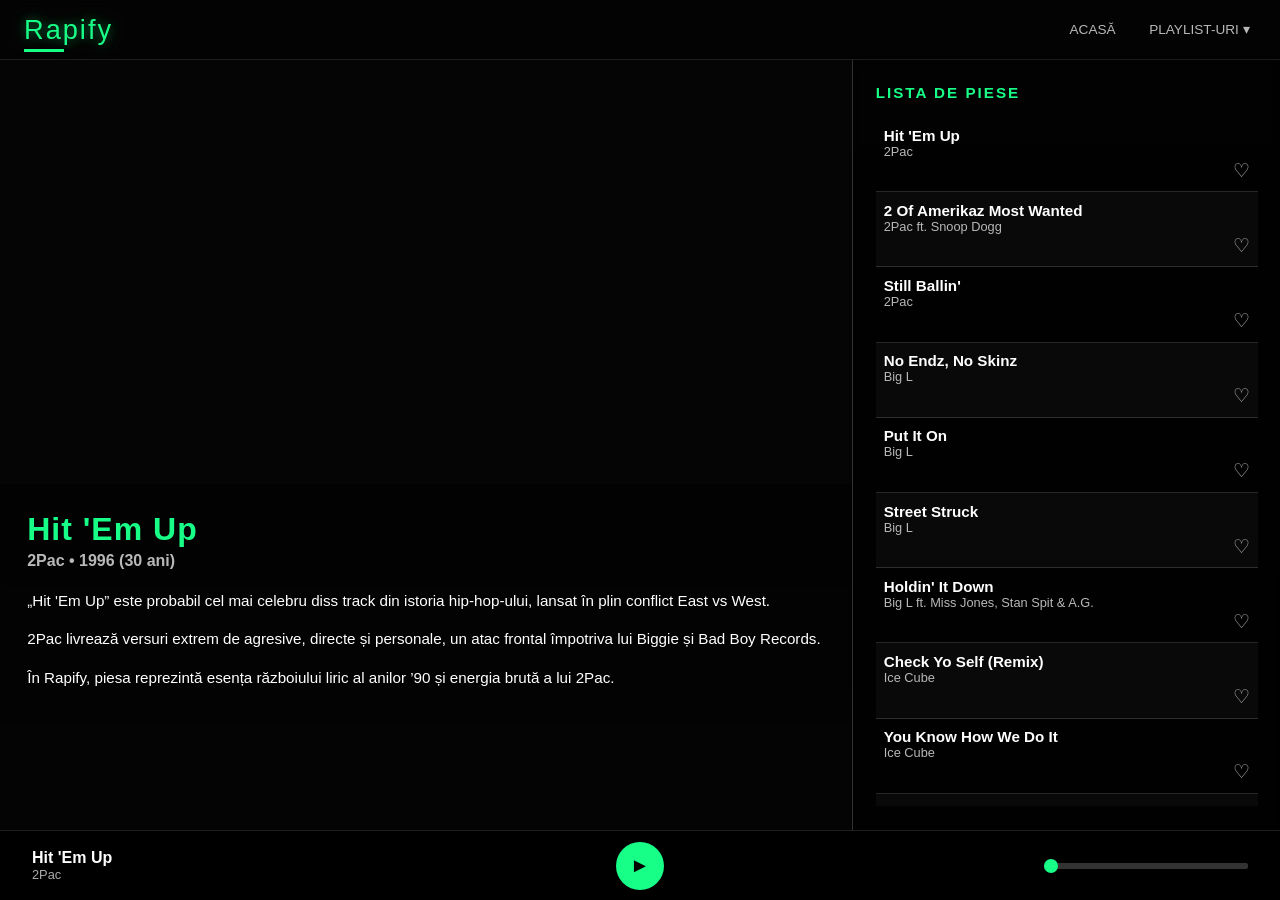
==== index.html @ 5ab82c5c "Initial commit: Rapify web music player Co-Authored-By: Claude Opus 5.5 <noreply@anthropic.com>" ====
<!DOCTYPE html>
<html lang="ro">
<head>
    <meta charset="UTF-8">
    <meta name="viewport" content="width=device-width, initial-scale=1.0">
    <title>Rapify • Acasă</title>
    <link rel="stylesheet" href="index.css">
</head>
<body>

<header class="top-header">
    <div class="top-logo">Rapify</div>

    <nav class="top-nav">
        <ul>
            <li><a href="index.html">Acasă</a></li>
            <li class="dropdown">
                <a class="drop-btn">Playlist-uri ▾</a>
                <ul class="dropdown-menu">
                    <li><a href="BigL.html">Big L</a></li>
                    <li><a href="2Pac.html">2Pac</a></li>
                    <li><a href="IceCube.html">Ice Cube</a></li>
                </ul>
            </li>
        </ul>
    </nav>
</header>

<!-- player audio  -->
<audio id="audio-player">
    <source id="audio-source" src="Muzica/Big L - Put It On (Official Music Video).mp3" type="audio/mpeg">
    Browserul tău nu suportă tagul audio.
</audio>

<main class="page-wrapper">

    <!-- stanga: video piesă sidescriere -->
    <section class="left-panel">
        <div class="left-video-wrapper">
            <canvas id="visualizer"></canvas>
            <video id="track-video" autoplay muted loop playsinline>
                <!-- video -->
                <source id="video-source" src="" type="video/mp4">
                Browserul tău nu suportă tagul video.
            </video>
        </div>

        <div class="info-panel">
            <h1 class="song-title" id="info-title"></h1>
            <h2 class="song-artist" id="info-artist"></h2>

            <p class="song-desc" id="info-desc-1">
                
            </p>

            <p class="song-desc" id="info-desc-2">
                
            </p>

            <p class="song-desc" id="info-desc-3">
                
            </p>
        
        </div>
    </section>

    <!-- dreapta: video fundal si listă de piese -->
    <aside class="right-panel">
        <!-- video de fundal pentru coloana dreaptă -->
        <video class="right-bg-video" autoplay muted loop playsinline>
            <!-- video -->
            <source src="My Movie.mp4" type="video/mp4">
            Browserul tău nu suportă tagul video.
        </video>

        <div class="right-overlay"></div>

        <!-- lista de piese -->
        <div class="track-list-panel">
            <h2>Lista de piese</h2>

            <ul class="track-list">

                <!-- 2Pac – Hit 'Em Up (Dirty) -->
                <li class="track-item"
                    data-src="Muzica/2Pac - Hit 'Em Up (Dirty) (Music Video).mp3"
                    data-video="Video/2Pac - Hit 'Em Up (Dirty) (Music Video) HD.mp4"
                    data-title="Hit 'Em Up"
                    data-artist="2Pac"
                    data-info-title="Hit 'Em Up"
                    data-info-artist="2Pac • 1996"
                    data-info-1="„Hit 'Em Up” este probabil cel mai celebru diss track din istoria hip-hop-ului, lansat în plin conflict East vs West."
                    data-info-2="2Pac livrează versuri extrem de agresive, directe și personale, un atac frontal împotriva lui Biggie și Bad Boy Records."
                    data-info-3="În Rapify, piesa reprezintă esența războiului liric al anilor ’90 și energia brută a lui 2Pac.">
                    <span class="t-title">Hit 'Em Up</span>
                    <span class="t-artist">2Pac</span>
                </li>


                <!-- 2Pac ft. Snoop Dogg – 2 Of Amerikaz Most Wanted -->
                <li class="track-item"
                    data-src="Muzica/2Pac ft. Snoop Dogg - 2 Of Amerikaz Most Wanted (Official Music Video).mp3"
                    data-video="Video/2Pac ft. Snoop Dogg - 2 Of Amerikaz Most Wanted (Official Music Video).mp4"
                    data-title="2 Of Amerikaz Most Wanted"
                    data-artist="2Pac ft. Snoop Dogg"
                    data-info-title="2 Of Amerikaz Most Wanted"
                    data-info-artist="2Pac ft. Snoop Dogg • 1996"
                    data-info-1="„2 Of Amerikaz Most Wanted” îi pune față în față pe 2Pac și Snoop Dogg pe un beat West Coast memorabil."
                    data-info-2="Piesa e un statement de atitudine, cu referințe la problemele legale și statutul lor în industrie."
                    data-info-3="În Rapify, track-ul intră în categoria colaborărilor clasice Death Row Records.">
                    <span class="t-title">2 Of Amerikaz Most Wanted</span>
                    <span class="t-artist">2Pac ft. Snoop Dogg</span>
                </li>

                <!-- 2Pac – Still Ballin' -->
                <li class="track-item"
                    data-src="Muzica/2pac- Still Ballin.mp3"
                    data-video="Video/2pac- Still Ballin.mp4"
                    data-title="Still Ballin'"
                    data-artist="2Pac"
                    data-info-title="Still Ballin'"
                    data-info-artist="2Pac • 2002"
                    data-info-1="„Still Ballin'” continuă energia agresivă și încrezătoare a lui 2Pac chiar și în materialele postume."
                    data-info-2="Beat-ul greu și refrenul catchy o fac o piesă perfectă pentru hype și workout."
                    data-info-3="În Rapify, piesa reprezintă moștenirea lui Pac în anii 2000, după perioada clasică ’90.">
                    <span class="t-title">Still Ballin'</span>
                    <span class="t-artist">2Pac</span>
                </li>

                <!-- Big L – No Endz, No Skinz -->
                <li class="track-item"
                    data-src="Muzica/Big L - No Endz, No Skinz (Official Music Video).mp3"
                    data-video="Video/Big L - No Endz, No Skinz (Official Music Video).mp4"
                    data-title="No Endz, No Skinz"
                    data-artist="Big L"
                    data-info-title="No Endz, No Skinz"
                    data-info-artist="Big L • 1993"
                    data-info-1="„No Endz, No Skinz” îl surprinde pe Big L la început de carieră, deja cu punchline-uri extrem de inteligente."
                    data-info-2="Flow-ul lui L este rece și precis, peste un beat clasic de New York."
                    data-info-3="În Rapify, track-ul arată de ce Big L este considerat un liricist subapreciat.">
                    <span class="t-title">No Endz, No Skinz</span>
                    <span class="t-artist">Big L</span>
                </li>

                <!-- Big L – Put It On -->
                <li class="track-item"
                    data-src="Muzica/Big L - Put It On (Official Music Video).mp3"
                    data-video="Video/Big L - Put It On (Official Music Video).mp4"
                    data-title="Put It On"
                    data-artist="Big L"
                    data-info-title="Put It On"
                    data-info-artist="Big L • 1994"
                    data-info-1="„Put It On” este unul dintre cele mai cunoscute track-uri ale lui Big L, un clasic al scenei rap din New York."
                    data-info-2="Piesa scoate în evidență jocul de cuvinte și flow-ul extrem de tehnic al lui Big L."
                    data-info-3="În Rapify, track-ul deschide selecția dedicată liricismului pur din anii ’90.">
                    <span class="t-title">Put It On</span>
                    <span class="t-artist">Big L</span>
                </li>

                <!-- Big L – Street Struck -->
                <li class="track-item"
                    data-src="Muzica/Big L - Street Struck.mp3"
                    data-video="Video/Big L - Street Struck.mp4"
                    data-title="Street Struck"
                    data-artist="Big L"
                    data-info-title="Street Struck"
                    data-info-artist="Big L • 1995"
                    data-info-1="„Street Struck” este partea mai serioasă a lui Big L, cu versuri despre consecințele vieții de stradă."
                    data-info-2="Instrumentalul melancolic contrastează cu poveștile dure din versuri."
                    data-info-3="În Rapify, piesa reprezintă zona de storytelling conscious din catalogul lui L.">
                    <span class="t-title">Street Struck</span>
                    <span class="t-artist">Big L</span>
                </li>

                <!-- Big L ft. Miss Jones, Stan Spit & A.G. – Holdin' It Down -->
                <li class="track-item"
                    data-src="Muzica/Big L ft. Miss Jones, Stan Spit & A.G. - Holdin' It Down.mp3"
                    data-video="Video/Big L ft. Miss Jones, Stan Spit & A.G. - Holdin' It Down.mp4"
                    data-title="Holdin' It Down"
                    data-artist="Big L ft. Miss Jones, Stan Spit & A.G."
                    data-info-title="Holdin' It Down"
                    data-info-artist="Big L • 2000"
                    data-info-1="„Holdin' It Down” aduce un refren melodic cântat de Miss Jones peste versurile tehnice ale lui Big L și invitaților."
                    data-info-2="Track-ul îmbină vibe-ul radio-friendly cu bar-uri grele, tipice lui L."
                    data-info-3="În Rapify, piesa marchează colaborările mai puțin cunoscute, dar foarte solide ale lui Big L.">
                    <span class="t-title">Holdin' It Down</span>
                    <span class="t-artist">Big L ft. Miss Jones, Stan Spit &amp; A.G.</span>
                </li>

                <!-- Ice Cube – Check Yo Self (Remix) -->
                <li class="track-item"
                    data-src="Muzica/Ice Cube - Check Yo Self (Remix) (Official Music Video).mp3"
                    data-video="Video/Ice Cube - Check Yo Self (Remix) (Official Music Video).mp4"
                    data-title="Check Yo Self (Remix)"
                    data-artist="Ice Cube"
                    data-info-title="Check Yo Self (Remix)"
                    data-info-artist="Ice Cube • 1993"
                    data-info-1="„Check Yo Self (Remix)” este versiunea clasică pe beat-ul lui Grandmaster Flash – „The Message”."
                    data-info-2="Cube livrează bar-uri pline de atitudine și comentarii sociale dure."
                    data-info-3="În Rapify, remixul e inclus ca exemplu de reinterpretare ’90 a unor instrumentale old-school.">
                    <span class="t-title">Check Yo Self (Remix)</span>
                    <span class="t-artist">Ice Cube</span>
                </li>

                <!-- Ice Cube – You Know How We Do It -->
                <li class="track-item"
                    data-src="Muzica/Ice Cube - You Know How We Do It.mp3"
                    data-video="Video/Ice Cube - You Know How We Do It.mp4"
                    data-title="You Know How We Do It"
                    data-artist="Ice Cube"
                    data-info-title="You Know How We Do It"
                    data-info-artist="Ice Cube • 1993"
                    data-info-1="„You Know How We Do It” e unul dintre cele mai chill și smooth track-uri ale lui Ice Cube."
                    data-info-2="Beat lent, bass puternic și un vibe perfect de West Coast night drive."
                    data-info-3="În Rapify, piesa intră în selecția de track-uri laid-back, ideale de fundal.">
                    <span class="t-title">You Know How We Do It</span>
                    <span class="t-artist">Ice Cube</span>
                </li>

                <!-- Ice Cube, Dr. Dre, MC Ren – Hello -->
                <li class="track-item"
                    data-src="Muzica/Ice Cube, Dr. Dre, MC Ren - Hello.mp3"
                    data-video="Video/Ice Cube, Dr. Dre, MC Ren - Hello.mp4"
                    data-title="Hello"
                    data-artist="Ice Cube, Dr. Dre, MC Ren"
                    data-info-title="Hello"
                    data-info-artist="Ice Cube, Dr. Dre, MC Ren • 2000"
                    data-info-1="„Hello” reunifică o parte din N.W.A, cu Ice Cube, Dr. Dre și MC Ren pe același track."
                    data-info-2="Piesa marchează o întoarcere la rădăcini, dar cu sunetul începutului de ani 2000."
                    data-info-3="În Rapify, „Hello” stă la granița dintre epoca ’90 și noul val, păstrând totuși ADN-ul N.W.A.">
                    <span class="t-title">Hello</span>
                    <span class="t-artist">Ice Cube, Dr. Dre, MC Ren</span>
                </li>


            </ul>
        </div>
    </aside>

</main>

<!-- bara de control, inspirata de Spotify -->
<footer class="player-bar">
    <div class="player-info">
        <span id="current-title">Put It On</span>
        <span id="current-artist">Big L</span>
    </div>

    <button id="play-pause" class="player-btn">►</button>

    <input type="range" id="timeline" value="0" min="0" max="100">
</footer>

<!-- JS pentru player, pentru schimbarea pieselor si video -->
<script src="app.js"></script>
</body>
</html>
---- index.css ----
/*
   Variabile
 */
:root {
    --accent: #18ff88;
    --text-main: #ffffff;
    --text-muted: #b8b8b8;
    --bg-dark: #050505;
    --border-soft: rgba(255,255,255,0.18);
}

*,
*::before,
*::after {
    margin: 0;
    padding: 0;
    box-sizing: border-box;
}

html,
body {
    height: 100%;
}

body {
    background: var(--bg-dark);
    color: var(--text-main);
    font-family: Arial, Helvetica, sans-serif;
    overflow: hidden; 
}

/* 
   header si meniu
 */

.top-header {
    height: 60px;
    background: rgba(0,0,0,0.4);
    border-bottom: 1px solid rgba(255,255,255,0.1);
    backdrop-filter: blur(6px);
    display: flex;
    align-items: center;
    justify-content: space-between;
    padding: 0 1.5rem;
    position: sticky;
    top: 0;
    z-index: 20;
}

.top-logo {
    position: relative;
    font-family: Impact, sans-serif;
    font-size: 1.7rem;
    letter-spacing: 2px;
    color: var(--accent);
    text-shadow: 0 0 12px rgba(24,255,136,0.5);
}

/* mic accent sub logo, gen la bonus ::before */
.top-logo::before {
    content: "";
    position: absolute;
    width: 40px;
    height: 3px;
    background: var(--accent);
    bottom: -6px;
    left: 0;
}

/* meniu principal */
.top-nav > ul {
    display: flex;
    gap: 1.3rem;
    list-style: none;
}

.top-nav a {
    color: var(--text-muted);
    text-decoration: none;
    text-transform: uppercase;
    font-size: 0.85rem;

    padding: 0.4rem;
    border-bottom: 2px solid transparent;

    transition: color 0.25s ease, border-color 0.25s ease;
}

.top-nav a:hover {
    color: var(--text-main);
    border-color: var(--accent);
}

/* dropdown */
.dropdown {
    position: relative;
}

.dropdown-menu {
    position: absolute;
    top: 130%;
    right: 0;        
    left: auto;

    min-width: 180px;
    background: rgba(0,0,0,0.9);
    backdrop-filter: blur(8px);
    border: 1px solid rgba(24,255,136,0.6);
    border-radius: 12px;

    padding: 0.6rem 0;
    list-style: none;

    opacity: 0;
    pointer-events: none;      
    transform: translateY(-10px);
    transition: opacity 0.25s ease, transform 0.25s ease;

    z-index: 9999;
}

.dropdown-menu li a {
    display: block;
    padding: 0.5rem 1rem;
    font-size: 0.85rem;
    color: var(--text-muted);
    text-decoration: none;
}

.dropdown-menu li a:hover {
    background: rgba(255,255,255,0.07);
    color: var(--text-main);
}

/* la hover pe LI apare meniul */
.dropdown:hover .dropdown-menu {
    opacity: 1;
    pointer-events: auto;      
    transform: translateY(0);
}

/* 
    pagina principală – layout 2 coloane
*/

.page-wrapper {
    display: grid;
    grid-template-columns: 2fr 1fr;
    height: calc(100vh - 60px - 70px); /* minus header și player */
}

/* 
    Stanga
*/

.left-panel {
    display: flex;
    flex-direction: column;
    border-right: 1px solid var(--border-soft);
}

/* video sus, fix */
.left-video-wrapper {
    flex: 0 0 55%;
    position: relative;
    overflow: hidden;
}

#track-video {
    position: absolute;
    inset: 0;
    width: 100%;
    height: 100%;
    object-fit: cover;
    filter: grayscale(1) contrast(1.2) brightness(0.7);
}

/* info dedesubt */
.info-panel {
    flex: 1;
    padding: 1.7rem;
    overflow-y: auto;

    /* gradient */
    background: linear-gradient(
        to bottom,
        rgba(0,0,0,0.55) 0%,
        rgba(0,0,0,0.35) 40%,
        rgba(0,0,0,0.20) 70%,
        rgba(0,0,0,0.0) 100%
    );

    /* un pic de blur corect */
    backdrop-filter: blur(1px);
}



.song-title {
    font-size: 2rem;
    margin-bottom: 0.3rem;
    font-family: Impact, sans-serif;
    letter-spacing: 1px;
    color: var(--accent);
}

.song-artist {
    font-size: 1rem;
    margin-bottom: 1.2rem;
    color: var(--text-muted);
}

.song-desc {
    font-size: 0.95rem;
    line-height: 1.5;
    color: var(--text-main);
    margin-bottom: 1rem;
}

/* 
    Dreapta
*/

.right-panel {
    position: relative;
    overflow: hidden;
}

/* video de fundal pe coloana dreaptă */
.right-bg-video {
    position: absolute;
    inset: 0;
    width: 100%;
    height: 100%;
    object-fit: cover;
    filter: grayscale(1) brightness(0.6) contrast(1.25);
    z-index: -2;
}

/* overlay întunecat, ca la auth */
.right-overlay {
    position: absolute;
    inset: 0;
    background: linear-gradient(
        to bottom,
        rgba(0,0,0,0.25),
        rgba(0,0,0,0.7)
    );
    z-index: -1;
}

/* .track-list-panel ca wrapper */
.track-list-panel {
    position: relative;
    height: 100%;
    display: flex;
    flex-direction: column;
    padding: 1.5rem 1.4rem;
    background: rgba(0,0,0,0.35);
    backdrop-filter: blur(4px);
}

/* titlu listă */
.track-list-panel h2 {
    text-transform: uppercase;
    font-size: 0.95rem;
    letter-spacing: 2px;
    color: var(--accent);
    margin-bottom: 1rem;
}

/* lista scrollabilă de piese */
.track-list {
    list-style: none;
    flex: 1;
    min-height: 0;
    overflow-y: auto;
}

/* item simplu */
.track-item {
    padding: 0.6rem 0.5rem;
    border-bottom: 1px solid rgba(255,255,255,0.15);
    display: flex;
    flex-direction: column;
    cursor: pointer;

    transition: background 0.2s ease, transform 0.15s ease;
}

/* nth-of-type pt cerință */
.track-item:nth-of-type(2n) {
    background: rgba(255,255,255,0.03);
}

.track-item:hover {
    background: rgba(255,255,255,0.06);
    transform: translateX(4px);
}

.t-title {
    font-weight: bold;
    font-size: 0.95rem;
    color: var(--text-main);
}

.t-artist {
    font-size: 0.8rem;
    color: var(--text-muted);
}

/* 
   player bar
 */

.player-bar {
    position: fixed;
    bottom: 0;
    left: 0;
    width: 100%;
    height: 70px;

    background: rgba(0,0,0,0.85);
    backdrop-filter: blur(6px);
    border-top: 1px solid rgba(255,255,255,0.12);

    display: grid;
    grid-template-columns: 1fr auto 1fr;
    align-items: center;

    padding: 0 2rem;
    z-index: 9999;
    color: white;
}

/* stânga: info */
.player-info {
    display: flex;
    flex-direction: column;
    justify-content: center;
}


#current-title {
    font-weight: 600;
    font-size: 1rem;
}

#current-artist {
    font-size: 0.8rem;
    color: #aaaaaa;
}

.player-btn:hover {
    transform: scale(1.1);
}


/* 
   Responsive
 */

@media (max-width: 800px) {
    .page-wrapper {
        grid-template-columns: 1fr;
        height: calc(100vh - 60px - 70px);
    }

    .left-panel {
        height: 60%;
    }

    .right-panel {
        height: 40%;
    }
}

/* timeline – stil Spotify-ish */
#timeline {
    width: 35%;
    justify-self: end;
    cursor: pointer;

    -webkit-appearance: none;
    appearance: none;

    height: 6px;
    background: #333;
    border-radius: 3px;
}

/* track-ul pe Chrome/Safari */
#timeline::-webkit-slider-runnable-track {
    height: 6px;
    background: #333;
    border-radius: 3px;
}

/* bulina pe Chrome/Safari */
#timeline::-webkit-slider-thumb {
    -webkit-appearance: none;
    appearance: none;
    width: 14px;
    height: 14px;
    border-radius: 50%;
    background: var(--accent);
    margin-top: -4px; 
    cursor: pointer;
}


@keyframes pulseAccent {
    0% {
        transform: scale(1);
        box-shadow: 0 0 0 0 rgba(24, 255, 136, 0.2);
    }
    50% {
        transform: scale(1.06);
        box-shadow: 0 0 20px 4px rgba(24, 255, 136, 0.6);
    }
    100% {
        transform: scale(1);
        box-shadow: 0 0 0 0 rgba(24, 255, 136, 0.2);
    }
}

.player-btn {
    background: var(--accent);
    color: black;
    border: none;
    width: 48px;
    height: 48px;
    border-radius: 50%;
    font-size: 20px;
    cursor: pointer;
    display: flex;
    align-items: center;
    justify-content: center;
    margin: 0 auto;
    transition: transform 0.2s ease;

    animation: pulseAccent 3s ease-in-out infinite;
}

/* Responsive pt ecrane mai mici */

@media (max-width: 900px) {
    body {
        overflow: auto; 
    }

    .page-wrapper {
        grid-template-columns: 1fr;           
        height: auto;                         
        min-height: calc(100vh - 60px - 70px);
    }

    .left-panel,
    .right-panel {
        height: auto;
    }

    .left-video-wrapper {
        flex: 0 0 40vh;                      
    }

    .info-panel {
        max-height: 40vh;                    
    }

    .track-list-panel {
        padding: 1rem;
        background: rgba(0,0,0,0.6);
    }

    .track-list {
        height: auto;
        max-height: 40vh;                    
    }
}


@media (max-width: 600px) {
    .top-header {
        padding: 0 0.8rem;
    }

    .top-logo {
        font-size: 1.3rem;
    }

    .song-title {
        font-size: 1.5rem;
    }

    .song-desc {
        font-size: 0.85rem;
    }

    .player-bar {
        padding: 0 1rem;
        grid-template-columns: 1.2fr auto 1fr;
    }

    #timeline {
        width: 80%;
    }
}

/* (Canvas) */
#visualizer {
    position: absolute;
    bottom: 0;
    left: 0;
    width: 100%;
    height: 100px; 
    z-index: 10;   
    pointer-events: none; 
    opacity: 0.9;
}
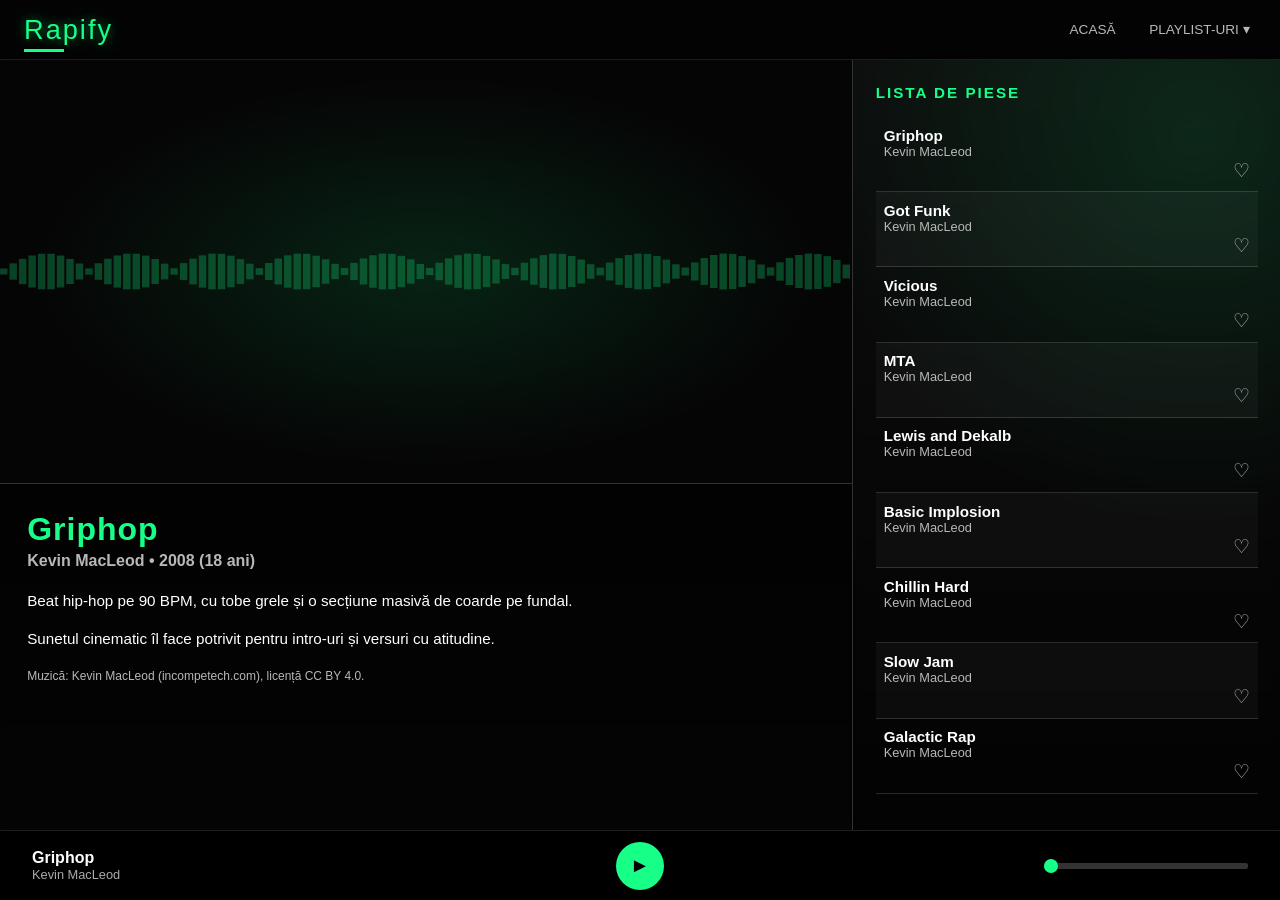
==== commit a21359b5: "Replace copyrighted media with CC BY 4.0 rap beats Tracks by Kevin MacLeod (incompetech.com). Playli" ====
--- a/index.html
+++ b/index.html
@@ -17,9 +17,9 @@
             <li class="dropdown">
                 <a class="drop-btn">Playlist-uri ▾</a>
                 <ul class="dropdown-menu">
-                    <li><a href="BigL.html">Big L</a></li>
-                    <li><a href="2Pac.html">2Pac</a></li>
-                    <li><a href="IceCube.html">Ice Cube</a></li>
+                    <li><a href="BoomBap.html">Boom Bap</a></li>
+                    <li><a href="Dark.html">Dark</a></li>
+                    <li><a href="Chill.html">Chill</a></li>
                 </ul>
             </li>
         </ul>
@@ -28,210 +28,162 @@
 
 <!-- player audio  -->
 <audio id="audio-player">
-    <source id="audio-source" src="Muzica/Big L - Put It On (Official Music Video).mp3" type="audio/mpeg">
+    <source id="audio-source" src="" type="audio/mpeg">
     Browserul tău nu suportă tagul audio.
 </audio>
 
 <main class="page-wrapper">
 
-    <!-- stanga: video piesă sidescriere -->
+    <!-- stanga: vizualizator si descrierea piesei -->
     <section class="left-panel">
         <div class="left-video-wrapper">
             <canvas id="visualizer"></canvas>
-            <video id="track-video" autoplay muted loop playsinline>
-                <!-- video -->
-                <source id="video-source" src="" type="video/mp4">
-                Browserul tău nu suportă tagul video.
-            </video>
         </div>
 
         <div class="info-panel">
             <h1 class="song-title" id="info-title"></h1>
             <h2 class="song-artist" id="info-artist"></h2>
 
-            <p class="song-desc" id="info-desc-1">
-                
-            </p>
-
-            <p class="song-desc" id="info-desc-2">
-                
-            </p>
-
-            <p class="song-desc" id="info-desc-3">
-                
-            </p>
-        
+            <p class="song-desc" id="info-desc-1"></p>
+            <p class="song-desc" id="info-desc-2"></p>
+            <p class="song-desc song-license" id="info-desc-3"></p>
         </div>
     </section>
 
-    <!-- dreapta: video fundal si listă de piese -->
+    <!-- dreapta: lista de piese -->
     <aside class="right-panel">
-        <!-- video de fundal pentru coloana dreaptă -->
-        <video class="right-bg-video" autoplay muted loop playsinline>
-            <!-- video -->
-            <source src="My Movie.mp4" type="video/mp4">
-            Browserul tău nu suportă tagul video.
-        </video>
-
         <div class="right-overlay"></div>
 
-        <!-- lista de piese -->
         <div class="track-list-panel">
             <h2>Lista de piese</h2>
 
             <ul class="track-list">
 
-                <!-- 2Pac – Hit 'Em Up (Dirty) -->
-                <li class="track-item"
-                    data-src="Muzica/2Pac - Hit 'Em Up (Dirty) (Music Video).mp3"
-                    data-video="Video/2Pac - Hit 'Em Up (Dirty) (Music Video) HD.mp4"
-                    data-title="Hit 'Em Up"
-                    data-artist="2Pac"
-                    data-info-title="Hit 'Em Up"
-                    data-info-artist="2Pac • 1996"
-                    data-info-1="„Hit 'Em Up” este probabil cel mai celebru diss track din istoria hip-hop-ului, lansat în plin conflict East vs West."
-                    data-info-2="2Pac livrează versuri extrem de agresive, directe și personale, un atac frontal împotriva lui Biggie și Bad Boy Records."
-                    data-info-3="În Rapify, piesa reprezintă esența războiului liric al anilor ’90 și energia brută a lui 2Pac.">
-                    <span class="t-title">Hit 'Em Up</span>
-                    <span class="t-artist">2Pac</span>
-                </li>
-
-
-                <!-- 2Pac ft. Snoop Dogg – 2 Of Amerikaz Most Wanted -->
-                <li class="track-item"
-                    data-src="Muzica/2Pac ft. Snoop Dogg - 2 Of Amerikaz Most Wanted (Official Music Video).mp3"
-                    data-video="Video/2Pac ft. Snoop Dogg - 2 Of Amerikaz Most Wanted (Official Music Video).mp4"
-                    data-title="2 Of Amerikaz Most Wanted"
-                    data-artist="2Pac ft. Snoop Dogg"
-                    data-info-title="2 Of Amerikaz Most Wanted"
-                    data-info-artist="2Pac ft. Snoop Dogg • 1996"
-                    data-info-1="„2 Of Amerikaz Most Wanted” îi pune față în față pe 2Pac și Snoop Dogg pe un beat West Coast memorabil."
-                    data-info-2="Piesa e un statement de atitudine, cu referințe la problemele legale și statutul lor în industrie."
-                    data-info-3="În Rapify, track-ul intră în categoria colaborărilor clasice Death Row Records.">
-                    <span class="t-title">2 Of Amerikaz Most Wanted</span>
-                    <span class="t-artist">2Pac ft. Snoop Dogg</span>
-                </li>
-
-                <!-- 2Pac – Still Ballin' -->
-                <li class="track-item"
-                    data-src="Muzica/2pac- Still Ballin.mp3"
-                    data-video="Video/2pac- Still Ballin.mp4"
-                    data-title="Still Ballin'"
-                    data-artist="2Pac"
-                    data-info-title="Still Ballin'"
-                    data-info-artist="2Pac • 2002"
-                    data-info-1="„Still Ballin'” continuă energia agresivă și încrezătoare a lui 2Pac chiar și în materialele postume."
-                    data-info-2="Beat-ul greu și refrenul catchy o fac o piesă perfectă pentru hype și workout."
-                    data-info-3="În Rapify, piesa reprezintă moștenirea lui Pac în anii 2000, după perioada clasică ’90.">
-                    <span class="t-title">Still Ballin'</span>
-                    <span class="t-artist">2Pac</span>
-                </li>
-
-                <!-- Big L – No Endz, No Skinz -->
-                <li class="track-item"
-                    data-src="Muzica/Big L - No Endz, No Skinz (Official Music Video).mp3"
-                    data-video="Video/Big L - No Endz, No Skinz (Official Music Video).mp4"
-                    data-title="No Endz, No Skinz"
-                    data-artist="Big L"
-                    data-info-title="No Endz, No Skinz"
-                    data-info-artist="Big L • 1993"
-                    data-info-1="„No Endz, No Skinz” îl surprinde pe Big L la început de carieră, deja cu punchline-uri extrem de inteligente."
-                    data-info-2="Flow-ul lui L este rece și precis, peste un beat clasic de New York."
-                    data-info-3="În Rapify, track-ul arată de ce Big L este considerat un liricist subapreciat.">
-                    <span class="t-title">No Endz, No Skinz</span>
-                    <span class="t-artist">Big L</span>
-                </li>
-
-                <!-- Big L – Put It On -->
-                <li class="track-item"
-                    data-src="Muzica/Big L - Put It On (Official Music Video).mp3"
-                    data-video="Video/Big L - Put It On (Official Music Video).mp4"
-                    data-title="Put It On"
-                    data-artist="Big L"
-                    data-info-title="Put It On"
-                    data-info-artist="Big L • 1994"
-                    data-info-1="„Put It On” este unul dintre cele mai cunoscute track-uri ale lui Big L, un clasic al scenei rap din New York."
-                    data-info-2="Piesa scoate în evidență jocul de cuvinte și flow-ul extrem de tehnic al lui Big L."
-                    data-info-3="În Rapify, track-ul deschide selecția dedicată liricismului pur din anii ’90.">
-                    <span class="t-title">Put It On</span>
-                    <span class="t-artist">Big L</span>
-                </li>
-
-                <!-- Big L – Street Struck -->
-                <li class="track-item"
-                    data-src="Muzica/Big L - Street Struck.mp3"
-                    data-video="Video/Big L - Street Struck.mp4"
-                    data-title="Street Struck"
-                    data-artist="Big L"
-                    data-info-title="Street Struck"
-                    data-info-artist="Big L • 1995"
-                    data-info-1="„Street Struck” este partea mai serioasă a lui Big L, cu versuri despre consecințele vieții de stradă."
-                    data-info-2="Instrumentalul melancolic contrastează cu poveștile dure din versuri."
-                    data-info-3="În Rapify, piesa reprezintă zona de storytelling conscious din catalogul lui L.">
-                    <span class="t-title">Street Struck</span>
-                    <span class="t-artist">Big L</span>
-                </li>
-
-                <!-- Big L ft. Miss Jones, Stan Spit & A.G. – Holdin' It Down -->
-                <li class="track-item"
-                    data-src="Muzica/Big L ft. Miss Jones, Stan Spit & A.G. - Holdin' It Down.mp3"
-                    data-video="Video/Big L ft. Miss Jones, Stan Spit & A.G. - Holdin' It Down.mp4"
-                    data-title="Holdin' It Down"
-                    data-artist="Big L ft. Miss Jones, Stan Spit & A.G."
-                    data-info-title="Holdin' It Down"
-                    data-info-artist="Big L • 2000"
-                    data-info-1="„Holdin' It Down” aduce un refren melodic cântat de Miss Jones peste versurile tehnice ale lui Big L și invitaților."
-                    data-info-2="Track-ul îmbină vibe-ul radio-friendly cu bar-uri grele, tipice lui L."
-                    data-info-3="În Rapify, piesa marchează colaborările mai puțin cunoscute, dar foarte solide ale lui Big L.">
-                    <span class="t-title">Holdin' It Down</span>
-                    <span class="t-artist">Big L ft. Miss Jones, Stan Spit &amp; A.G.</span>
-                </li>
-
-                <!-- Ice Cube – Check Yo Self (Remix) -->
-                <li class="track-item"
-                    data-src="Muzica/Ice Cube - Check Yo Self (Remix) (Official Music Video).mp3"
-                    data-video="Video/Ice Cube - Check Yo Self (Remix) (Official Music Video).mp4"
-                    data-title="Check Yo Self (Remix)"
-                    data-artist="Ice Cube"
-                    data-info-title="Check Yo Self (Remix)"
-                    data-info-artist="Ice Cube • 1993"
-                    data-info-1="„Check Yo Self (Remix)” este versiunea clasică pe beat-ul lui Grandmaster Flash – „The Message”."
-                    data-info-2="Cube livrează bar-uri pline de atitudine și comentarii sociale dure."
-                    data-info-3="În Rapify, remixul e inclus ca exemplu de reinterpretare ’90 a unor instrumentale old-school.">
-                    <span class="t-title">Check Yo Self (Remix)</span>
-                    <span class="t-artist">Ice Cube</span>
-                </li>
-
-                <!-- Ice Cube – You Know How We Do It -->
-                <li class="track-item"
-                    data-src="Muzica/Ice Cube - You Know How We Do It.mp3"
-                    data-video="Video/Ice Cube - You Know How We Do It.mp4"
-                    data-title="You Know How We Do It"
-                    data-artist="Ice Cube"
-                    data-info-title="You Know How We Do It"
-                    data-info-artist="Ice Cube • 1993"
-                    data-info-1="„You Know How We Do It” e unul dintre cele mai chill și smooth track-uri ale lui Ice Cube."
-                    data-info-2="Beat lent, bass puternic și un vibe perfect de West Coast night drive."
-                    data-info-3="În Rapify, piesa intră în selecția de track-uri laid-back, ideale de fundal.">
-                    <span class="t-title">You Know How We Do It</span>
-                    <span class="t-artist">Ice Cube</span>
-                </li>
-
-                <!-- Ice Cube, Dr. Dre, MC Ren – Hello -->
-                <li class="track-item"
-                    data-src="Muzica/Ice Cube, Dr. Dre, MC Ren - Hello.mp3"
-                    data-video="Video/Ice Cube, Dr. Dre, MC Ren - Hello.mp4"
-                    data-title="Hello"
-                    data-artist="Ice Cube, Dr. Dre, MC Ren"
-                    data-info-title="Hello"
-                    data-info-artist="Ice Cube, Dr. Dre, MC Ren • 2000"
-                    data-info-1="„Hello” reunifică o parte din N.W.A, cu Ice Cube, Dr. Dre și MC Ren pe același track."
-                    data-info-2="Piesa marchează o întoarcere la rădăcini, dar cu sunetul începutului de ani 2000."
-                    data-info-3="În Rapify, „Hello” stă la granița dintre epoca ’90 și noul val, păstrând totuși ADN-ul N.W.A.">
-                    <span class="t-title">Hello</span>
-                    <span class="t-artist">Ice Cube, Dr. Dre, MC Ren</span>
-                </li>
-
+                <!-- Griphop -->
+                <li class="track-item"
+                    data-src="audio/griphop.mp3"
+                    data-title="Griphop"
+                    data-artist="Kevin MacLeod"
+                    data-info-title="Griphop"
+                    data-info-artist="Kevin MacLeod • 2008"
+                    data-info-1="Beat hip-hop pe 90 BPM, cu tobe grele și o secțiune masivă de coarde pe fundal."
+                    data-info-2="Sunetul cinematic îl face potrivit pentru intro-uri și versuri cu atitudine."
+                    data-info-3="Muzică: Kevin MacLeod (incompetech.com), licență CC BY 4.0.">
+                    <span class="t-title">Griphop</span>
+                    <span class="t-artist">Kevin MacLeod</span>
+                </li>
+
+                <!-- Got Funk -->
+                <li class="track-item"
+                    data-src="audio/got-funk.mp3"
+                    data-title="Got Funk"
+                    data-artist="Kevin MacLeod"
+                    data-info-title="Got Funk"
+                    data-info-artist="Kevin MacLeod • 2012"
+                    data-info-1="Funk cu un beat mai mare, pian și alămuri cu efect de disc vechi."
+                    data-info-2="Construit „pentru rapperul gentleman”: groove relaxat, cu vibe clasic de anii ’90."
+                    data-info-3="Muzică: Kevin MacLeod (incompetech.com), licență CC BY 4.0.">
+                    <span class="t-title">Got Funk</span>
+                    <span class="t-artist">Kevin MacLeod</span>
+                </li>
+
+                <!-- Vicious -->
+                <li class="track-item"
+                    data-src="audio/vicious.mp3"
+                    data-title="Vicious"
+                    data-artist="Kevin MacLeod"
+                    data-info-title="Vicious"
+                    data-info-artist="Kevin MacLeod • 2016"
+                    data-info-1="Beat pe 80 BPM cu un pic de swing, bas cald și synth-uri discrete."
+                    data-info-2="Swing-ul apare doar din când în când, ca să rupă monotonia ritmului."
+                    data-info-3="Muzică: Kevin MacLeod (incompetech.com), licență CC BY 4.0.">
+                    <span class="t-title">Vicious</span>
+                    <span class="t-artist">Kevin MacLeod</span>
+                </li>
+
+                <!-- MTA -->
+                <li class="track-item"
+                    data-src="audio/mta.mp3"
+                    data-title="MTA"
+                    data-artist="Kevin MacLeod"
+                    data-info-title="MTA"
+                    data-info-artist="Kevin MacLeod • 2009"
+                    data-info-1="Piesă urbană, strânsă, gândită pentru rap sau ascultat de sine stătător."
+                    data-info-2="Lovituri mari de percuție și o secțiune B surprinzătoare la mijloc."
+                    data-info-3="Muzică: Kevin MacLeod (incompetech.com), licență CC BY 4.0.">
+                    <span class="t-title">MTA</span>
+                    <span class="t-artist">Kevin MacLeod</span>
+                </li>
+
+                <!-- Lewis and Dekalb -->
+                <li class="track-item"
+                    data-src="audio/lewis-and-dekalb.mp3"
+                    data-title="Lewis and Dekalb"
+                    data-artist="Kevin MacLeod"
+                    data-info-title="Lewis and Dekalb"
+                    data-info-artist="Kevin MacLeod • 2016"
+                    data-info-1="Beat lent, influențat de trap-ul din sudul SUA, pe 72 BPM."
+                    data-info-2="Bas apăsat și hi-hat-uri rapide, tipice pentru trap."
+                    data-info-3="Muzică: Kevin MacLeod (incompetech.com), licență CC BY 4.0.">
+                    <span class="t-title">Lewis and Dekalb</span>
+                    <span class="t-artist">Kevin MacLeod</span>
+                </li>
+
+                <!-- Basic Implosion -->
+                <li class="track-item"
+                    data-src="audio/basic-implosion.mp3"
+                    data-title="Basic Implosion"
+                    data-artist="Kevin MacLeod"
+                    data-info-title="Basic Implosion"
+                    data-info-artist="Kevin MacLeod • 2016"
+                    data-info-1="Beat energic și foarte catchy pe 95 BPM."
+                    data-info-2="Tobe, bas și synth: o bază simplă care cere versuri peste ea."
+                    data-info-3="Muzică: Kevin MacLeod (incompetech.com), licență CC BY 4.0.">
+                    <span class="t-title">Basic Implosion</span>
+                    <span class="t-artist">Kevin MacLeod</span>
+                </li>
+
+                <!-- Chillin Hard -->
+                <li class="track-item"
+                    data-src="audio/chillin-hard.mp3"
+                    data-title="Chillin Hard"
+                    data-artist="Kevin MacLeod"
+                    data-info-title="Chillin Hard"
+                    data-info-artist="Kevin MacLeod • 2016"
+                    data-info-1="Hip-hop amestecat cu shoegaze: tobe, bas și un cor atmosferic."
+                    data-info-2="Perfect pe fundal, între două sesiuni de cod."
+                    data-info-3="Muzică: Kevin MacLeod (incompetech.com), licență CC BY 4.0.">
+                    <span class="t-title">Chillin Hard</span>
+                    <span class="t-artist">Kevin MacLeod</span>
+                </li>
+
+                <!-- Slow Jam -->
+                <li class="track-item"
+                    data-src="audio/slow-jam.mp3"
+                    data-title="Slow Jam"
+                    data-artist="Kevin MacLeod"
+                    data-info-title="Slow Jam"
+                    data-info-artist="Kevin MacLeod • 2016"
+                    data-info-1="Trap întâlnește R&amp;B: bas sinusoidal neted și un drum machine agitat."
+                    data-info-2="Pian electric și synth-uri pentru o atmosferă de noapte."
+                    data-info-3="Muzică: Kevin MacLeod (incompetech.com), licență CC BY 4.0.">
+                    <span class="t-title">Slow Jam</span>
+                    <span class="t-artist">Kevin MacLeod</span>
+                </li>
+
+                <!-- Galactic Rap -->
+                <li class="track-item"
+                    data-src="audio/galactic-rap.mp3"
+                    data-title="Galactic Rap"
+                    data-artist="Kevin MacLeod"
+                    data-info-title="Galactic Rap"
+                    data-info-artist="Kevin MacLeod • 2023"
+                    data-info-1="Beat spațial pe 120 BPM, lasă mult loc pentru voce."
+                    data-info-2="Atenție la schimbarea de tonalitate de la 1:34."
+                    data-info-3="Muzică: Kevin MacLeod (incompetech.com), licență CC BY 4.0.">
+                    <span class="t-title">Galactic Rap</span>
+                    <span class="t-artist">Kevin MacLeod</span>
+                </li>
 
             </ul>
         </div>
@@ -242,8 +194,8 @@
 <!-- bara de control, inspirata de Spotify -->
 <footer class="player-bar">
     <div class="player-info">
-        <span id="current-title">Put It On</span>
-        <span id="current-artist">Big L</span>
+        <span id="current-title"></span>
+        <span id="current-artist"></span>
     </div>
 
     <button id="play-pause" class="player-btn">►</button>
@@ -251,7 +203,7 @@
     <input type="range" id="timeline" value="0" min="0" max="100">
 </footer>
 
-<!-- JS pentru player, pentru schimbarea pieselor si video -->
+<!-- JS pentru player si schimbarea pieselor -->
 <script src="app.js"></script>
 </body>
 </html>
--- a/index.css
+++ b/index.css
@@ -159,20 +159,15 @@
     border-right: 1px solid var(--border-soft);
 }
 
-/* video sus, fix */
+/* vizualizatorul sus, fix */
 .left-video-wrapper {
     flex: 0 0 55%;
     position: relative;
     overflow: hidden;
-}
-
-#track-video {
-    position: absolute;
-    inset: 0;
-    width: 100%;
-    height: 100%;
-    object-fit: cover;
-    filter: grayscale(1) contrast(1.2) brightness(0.7);
+    background:
+        radial-gradient(ellipse at center, rgba(24,255,136,0.12) 0%, transparent 65%),
+        var(--bg-dark);
+    border-bottom: 1px solid var(--border-soft);
 }
 
 /* info dedesubt */
@@ -226,32 +221,20 @@
     overflow: hidden;
 }
 
-/* video de fundal pe coloana dreaptă */
-.right-bg-video {
-    position: absolute;
-    inset: 0;
-    width: 100%;
-    height: 100%;
-    object-fit: cover;
-    filter: grayscale(1) brightness(0.6) contrast(1.25);
-    z-index: -2;
-}
-
-/* overlay întunecat, ca la auth */
+/* fundal cu gradient pe coloana dreaptă */
 .right-overlay {
     position: absolute;
     inset: 0;
-    background: linear-gradient(
-        to bottom,
-        rgba(0,0,0,0.25),
-        rgba(0,0,0,0.7)
-    );
-    z-index: -1;
+    background:
+        radial-gradient(circle at 80% 10%, rgba(24,255,136,0.18), transparent 50%),
+        linear-gradient(to bottom, #141414, #050505);
+    z-index: 0;
 }
 
 /* .track-list-panel ca wrapper */
 .track-list-panel {
     position: relative;
+    z-index: 1;
     height: 100%;
     display: flex;
     flex-direction: column;
@@ -447,6 +430,7 @@
 @media (max-width: 900px) {
     body {
         overflow: auto; 
+        padding-bottom: 70px; /* loc pentru player-bar-ul fix */
     }
 
     .page-wrapper {
@@ -510,11 +494,13 @@
 /* (Canvas) */
 #visualizer {
     position: absolute;
-    bottom: 0;
-    left: 0;
+    inset: 0;
     width: 100%;
-    height: 100px; 
-    z-index: 10;   
-    pointer-events: none; 
-    opacity: 0.9;
+    height: 100%;
+    pointer-events: none;
+}
+
+.song-license {
+    font-size: 0.75rem;
+    color: var(--text-muted);
 }
